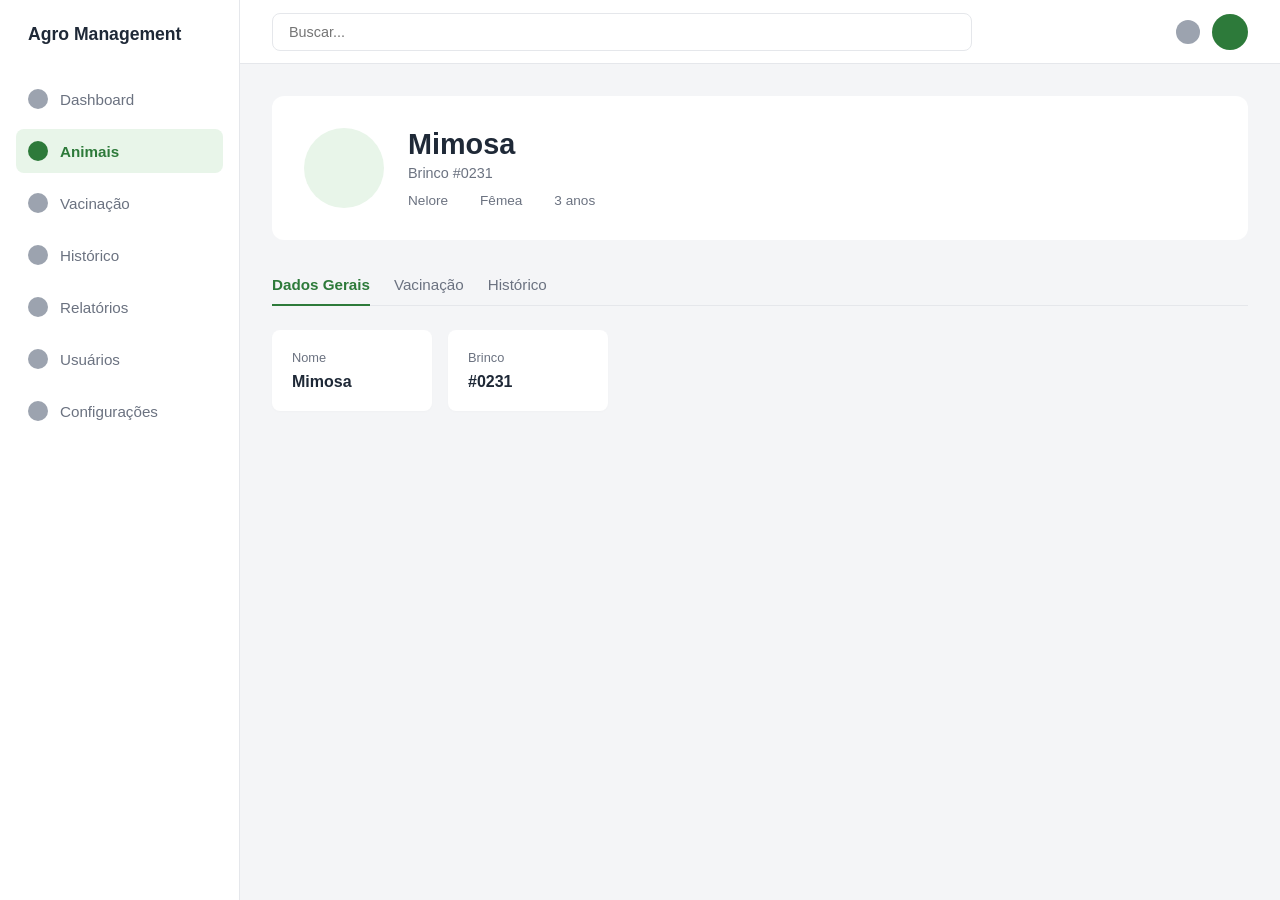
==== src/main/resources/static/animal-details.html @ c486f403 "Criacao do front" ====
<!DOCTYPE html>
<html lang="pt-BR">
<head>
    <meta charset="UTF-8">
    <title>Detalhes do Animal - Agro Management System</title>
    <link rel="stylesheet" href="styles.css">
    <style>
        .animal-header-card {
            background-color: white;
            border-radius: 12px;
            padding: 32px;
            display: flex;
            align-items: center;
            gap: 24px;
            margin-bottom: 24px;
        }
        .animal-avatar-placeholder {
            width: 80px;
            height: 80px;
            border-radius: 50%;
            background-color: #e8f5e9;
        }
        .animal-header-info h2 {
            font-size: 1.8rem;
            margin-bottom: 4px;
        }
        .animal-header-info p {
            color: var(--text-muted);
            font-size: 0.9rem;
            margin-bottom: 12px;
        }
        .animal-meta-inline {
            display: flex;
            gap: 32px;
            color: var(--text-muted);
            font-size: 0.85rem;
        }
        .tab-nav {
            display: flex;
            gap: 24px;
            border-bottom: 1px solid var(--border-color);
            margin-bottom: 24px;
        }
        .tab-item {
            padding: 12px 0;
            color: var(--text-muted);
            font-weight: 500;
            text-decoration: none;
            font-size: 0.95rem;
            position: relative;
        }
        .tab-item.active {
            color: var(--primary);
            font-weight: 600;
        }
        .tab-item.active::after {
            content: '';
            position: absolute;
            bottom: -1px;
            left: 0;
            width: 100%;
            height: 2px;
            background-color: var(--primary);
        }
        .detail-card-grid {
            display: flex;
            gap: 16px;
        }
        .detail-mini-card {
            background-color: white;
            border-radius: 8px;
            padding: 20px;
            width: 160px;
            box-shadow: 0 1px 3px rgba(0,0,0,0.02);
        }
        .detail-mini-card span {
            display: block;
            color: var(--text-muted);
            font-size: 0.8rem;
            margin-bottom: 8px;
        }
        .detail-mini-card strong {
            font-size: 1rem;
        }
    </style>
</head>
<body>

<aside class="sidebar">
    <div class="brand">Agro Management</div>
    <ul class="nav-list">
        <li class="nav-item"><a href="dashboard.html"><span class="icon-dot"></span> Dashboard</a></li>
        <li class="nav-item active"><a href="animals-list.html"><span class="icon-dot"></span> Animais</a></li>
        <li class="nav-item"><a href="#"><span class="icon-dot"></span> Vacinação</a></li>
        <li class="nav-item"><a href="#"><span class="icon-dot"></span> Histórico</a></li>
        <li class="nav-item"><a href="#"><span class="icon-dot"></span> Relatórios</a></li>
        <li class="nav-item"><a href="#"><span class="icon-dot"></span> Usuários</a></li>
        <li class="nav-item"><a href="#"><span class="icon-dot"></span> Configurações</a></li>
    </ul>
</aside>

<main class="main-content">
    <header class="top-bar">
        <div class="search-box">
            <input type="text" placeholder="Buscar...">
        </div>
        <div class="user-profile">
            <div class="status-badge"></div>
            <div class="avatar"></div>
        </div>
    </header>

    <section class="content-body">
        <div class="animal-header-card">
            <div class="animal-avatar-placeholder"></div>
            <div class="animal-header-info">
                <h2>Mimosa</h2>
                <p>Brinco #0231</p>
                <div class="animal-meta-inline">
                    <span>Nelore</span>
                    <span>Fêmea</span>
                    <span>3 anos</span>
                </div>
            </div>
        </div>

        <div class="tab-nav">
            <a href="#" class="tab-item active">Dados Gerais</a>
            <a href="#" class="tab-item">Vacinação</a>
            <a href="#" class="tab-item">Histórico</a>
        </div>

        <div class="detail-card-grid">
            <div class="detail-mini-card">
                <span>Nome</span>
                <strong>Mimosa</strong>
            </div>
            <div class="detail-mini-card">
                <span>Brinco</span>
                <strong>#0231</strong>
            </div>
        </div>
    </section>
</main>

</body>
</html>
---- src/main/resources/static/styles.css ----
/* ==========================================
   VARIÁVEIS E RESET GLOBAL
   ========================================== */
:root {
    --primary: #2d7a3a;
    --primary-hover: #23612e;
    --primary-light: #e8f5e9;
    --bg-body: #f4f5f7;
    --bg-card: #ffffff;
    --text-main: #1f2937;
    --text-muted: #6b7280;
    --border-color: #e5e7eb;
    --sidebar-width: 240px;
}

* {
    box-sizing: border-box;
    margin: 0;
    padding: 0;
    font-family: -apple-system, BlinkMacSystemFont, "Segoe UI", Roboto, Helvetica, Arial, sans-serif;
}

body {
    background-color: var(--bg-body);
    color: var(--text-main);
    display: flex;
    min-height: 100vh;
}

/* ==========================================
   LAYOUT PRINCIPAL & SIDEBAR
   ========================================== */
.sidebar {
    width: var(--sidebar-width);
    background-color: var(--bg-card);
    border-right: 1px solid var(--border-color);
    padding: 24px 16px;
    display: flex;
    flex-direction: column;
    position: fixed;
    height: 100vh;
}

.brand {
    font-size: 1.1rem;
    font-weight: 700;
    color: var(--text-main);
    margin-bottom: 32px;
    padding-left: 12px;
}

.nav-list {
    list-style: none;
    display: flex;
    flex-direction: column;
    gap: 8px;
}

.nav-item a {
    display: flex;
    align-items: center;
    gap: 12px;
    padding: 12px;
    color: var(--text-muted);
    text-decoration: none;
    border-radius: 8px;
    font-size: 0.95rem;
    font-weight: 500;
    transition: all 0.2s ease;
}

.nav-item a:hover {
    background-color: #f9fafb;
    color: var(--text-main);
}

.nav-item.active a {
    background-color: var(--primary-light);
    color: var(--primary);
    font-weight: 600;
}

.nav-item .icon-dot {
    width: 20px;
    height: 20px;
    border-radius: 50%;
    background-color: #9ca3af;
}

.nav-item.active .icon-dot {
    background-color: var(--primary);
}

.main-content {
    margin-left: var(--sidebar-width);
    flex: 1;
    display: flex;
    flex-direction: column;
}

/* ==========================================
   HEADER / BARRA SUPERIOR
   ========================================== */
.top-bar {
    background-color: var(--bg-card);
    height: 64px;
    border-bottom: 1px solid var(--border-color);
    display: flex;
    align-items: center;
    justify-content: space-between;
    padding: 0 32px;
}

.search-box {
    width: 100%;
    max-width: 700px;
}

.search-box input {
    width: 100%;
    padding: 10px 16px;
    border: 1px solid var(--border-color);
    border-radius: 8px;
    outline: none;
    font-size: 0.9rem;
}

.user-profile {
    display: flex;
    align-items: center;
    gap: 12px;
}

.avatar {
    width: 36px;
    height: 36px;
    border-radius: 50%;
    background-color: var(--primary);
}

.status-badge {
    width: 24px;
    height: 24px;
    border-radius: 50%;
    background-color: #9ca3af;
}

/* ==========================================
   CONTEÚDO E COMPONENTES GERAIS
   ========================================== */
.content-body {
    padding: 32px;
}

.page-title {
    font-size: 1.8rem;
    font-weight: 700;
    margin-bottom: 24px;
}

.header-actions {
    display: flex;
    justify-content: space-between;
    align-items: center;
    margin-bottom: 24px;
}

/* BOTOES */
.btn-primary {
    background-color: var(--primary);
    color: white;
    padding: 10px 20px;
    border-radius: 8px;
    border: none;
    font-weight: 600;
    cursor: pointer;
    text-decoration: none;
    display: inline-flex;
    align-items: center;
    gap: 8px;
}

.btn-primary:hover {
    background-color: var(--primary-hover);
}

.btn-secondary {
    background-color: transparent;
    border: 1px solid var(--border-color);
    color: var(--text-main);
    padding: 10px 20px;
    border-radius: 8px;
    font-weight: 600;
    cursor: pointer;
}

/* DASHBOARD CARDS */
.metrics-grid {
    display: grid;
    grid-template-columns: repeat(4, 1fr);
    gap: 20px;
    margin-bottom: 32px;
}

.metric-card {
    background-color: var(--bg-card);
    padding: 20px;
    border-radius: 12px;
    box-shadow: 0 1px 3px rgba(0,0,0,0.05);
    display: flex;
    flex-direction: column;
    gap: 12px;
}

.metric-header {
    display: flex;
    align-items: center;
    gap: 10px;
    color: var(--text-main);
    font-size: 0.9rem;
    font-weight: 500;
}

.indicator-dot {
    width: 16px;
    height: 16px;
    border-radius: 50%;
}

.dot-green { background-color: #d1fae5; }
.dot-yellow { background-color: #fef3c7; }
.dot-red { background-color: #fee2e2; }

.metric-value {
    font-size: 2.2rem;
    font-weight: 700;
}

/* TABELAS */
.table-container {
    background-color: var(--bg-card);
    border-radius: 12px;
    border: 1px solid var(--border-color);
    overflow: hidden;
}

.custom-table {
    width: 100%;
    border-collapse: collapse;
    text-align: left;
}

.custom-table th {
    background-color: #f9fafb;
    padding: 16px;
    font-size: 0.85rem;
    color: var(--text-muted);
    font-weight: 500;
    border-bottom: 1px solid var(--border-color);
}

.custom-table td {
    padding: 18px 16px;
    border-bottom: 1px solid var(--border-color);
    font-size: 0.9rem;
}

.custom-table tr:last-child td {
    border-bottom: none;
}

/* FORMULÁRIOS */
.form-card {
    background-color: var(--bg-card);
    border-radius: 12px;
    padding: 32px;
    max-width: 900px;
}

.form-grid {
    display: grid;
    grid-template-columns: repeat(2, 1fr);
    gap: 24px;
    margin-top: 24px;
}

.form-group {
    display: flex;
    flex-direction: column;
    gap: 8px;
}

.form-group label {
    font-size: 0.9rem;
    font-weight: 600;
}

.form-control {
    padding: 12px;
    border: 1px solid var(--border-color);
    border-radius: 8px;
    outline: none;
    font-size: 0.9rem;
}

.form-actions {
    display: flex;
    justify-content: flex-end;
    gap: 12px;
    margin-top: 32px;
}
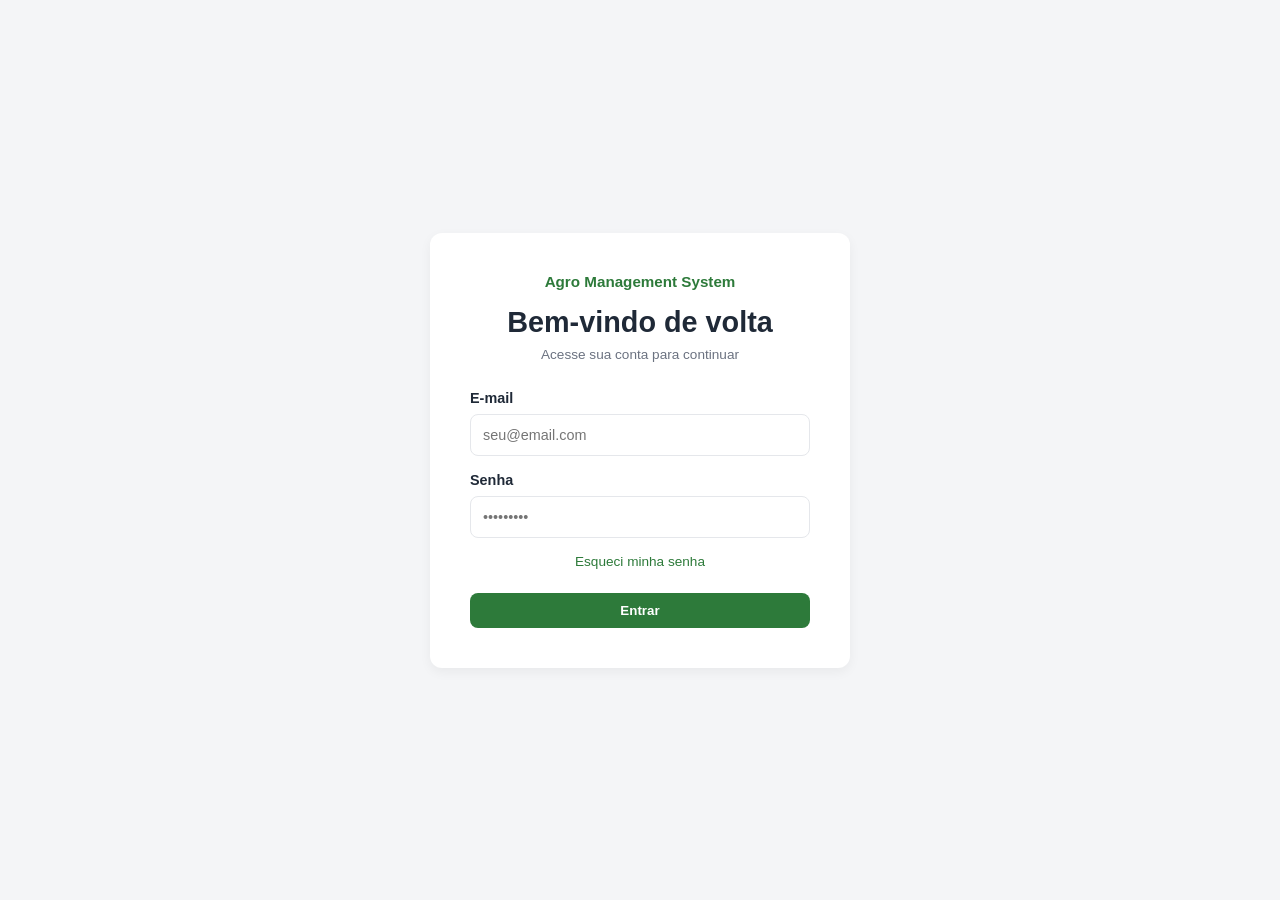
==== commit 5a30fdeb: "Termino do front para Sprint 2" ====
--- a/src/main/resources/static/animal-details.html
+++ b/src/main/resources/static/animal-details.html
@@ -12,29 +12,36 @@
             display: flex;
             align-items: center;
             gap: 24px;
-            margin-bottom: 24px;
+            margin-bottom: 28px;
+            box-shadow: 0 1px 3px rgba(0,0,0,0.02);
         }
         .animal-avatar-placeholder {
             width: 80px;
             height: 80px;
             border-radius: 50%;
             background-color: #e8f5e9;
+            flex-shrink: 0;
         }
         .animal-header-info h2 {
-            font-size: 1.8rem;
+            font-size: 2rem;
+            font-weight: 700;
             margin-bottom: 4px;
-        }
-        .animal-header-info p {
-            color: var(--text-muted);
-            font-size: 0.9rem;
-            margin-bottom: 12px;
+            color: var(--text-main);
+        }
+        .animal-header-info .earring-tag {
+            color: var(--text-muted);
+            font-size: 0.95rem;
+            margin-bottom: 16px;
+            font-weight: 500;
         }
         .animal-meta-inline {
             display: flex;
-            gap: 32px;
-            color: var(--text-muted);
-            font-size: 0.85rem;
-        }
+            gap: 40px;
+            color: var(--text-muted);
+            font-size: 0.9rem;
+        }
+
+        /* NAVEGAÇÃO DE ABAS */
         .tab-nav {
             display: flex;
             gap: 24px;
@@ -48,6 +55,7 @@
             text-decoration: none;
             font-size: 0.95rem;
             position: relative;
+            cursor: pointer;
         }
         .tab-item.active {
             color: var(--primary);
@@ -62,15 +70,17 @@
             height: 2px;
             background-color: var(--primary);
         }
+
+        /* GRID DE MINI-CARDS CONFORME A IMAGEM */
         .detail-card-grid {
-            display: flex;
+            display: grid;
+            grid-template-columns: repeat(2, 160px);
             gap: 16px;
         }
         .detail-mini-card {
             background-color: white;
             border-radius: 8px;
-            padding: 20px;
-            width: 160px;
+            padding: 18px 20px;
             box-shadow: 0 1px 3px rgba(0,0,0,0.02);
         }
         .detail-mini-card span {
@@ -80,7 +90,9 @@
             margin-bottom: 8px;
         }
         .detail-mini-card strong {
-            font-size: 1rem;
+            font-size: 0.95rem;
+            color: var(--text-main);
+            font-weight: 600;
         }
     </style>
 </head>
@@ -92,10 +104,11 @@
         <li class="nav-item"><a href="dashboard.html"><span class="icon-dot"></span> Dashboard</a></li>
         <li class="nav-item active"><a href="animals-list.html"><span class="icon-dot"></span> Animais</a></li>
         <li class="nav-item"><a href="#"><span class="icon-dot"></span> Vacinação</a></li>
-        <li class="nav-item"><a href="#"><span class="icon-dot"></span> Histórico</a></li>
+        <li class="nav-item" id="nav-historico"><a href="historico.html"><span class="icon-dot"></span> Histórico</a></li>
         <li class="nav-item"><a href="#"><span class="icon-dot"></span> Relatórios</a></li>
-        <li class="nav-item"><a href="#"><span class="icon-dot"></span> Usuários</a></li>
+        <li class="nav-item" id="nav-usuarios"><a href="cadastro-usuario.html"><span class="icon-dot"></span> Usuários</a></li>
         <li class="nav-item"><a href="#"><span class="icon-dot"></span> Configurações</a></li>
+        <li class="nav-item" style="margin-top: auto;"><a href="#" onclick="logout()"><span class="icon-dot"></span> Sair</a></li>
     </ul>
 </aside>
 
@@ -114,12 +127,12 @@
         <div class="animal-header-card">
             <div class="animal-avatar-placeholder"></div>
             <div class="animal-header-info">
-                <h2>Mimosa</h2>
-                <p>Brinco #0231</p>
+                <h2 id="animal-name-header">--</h2>
+                <div class="earring-tag" id="animal-earring-header">Brinco --</div>
                 <div class="animal-meta-inline">
-                    <span>Nelore</span>
-                    <span>Fêmea</span>
-                    <span>3 anos</span>
+                    <span id="meta-race">--</span>
+                    <span id="meta-sex">--</span>
+                    <span id="meta-age">--</span>
                 </div>
             </div>
         </div>
@@ -133,15 +146,128 @@
         <div class="detail-card-grid">
             <div class="detail-mini-card">
                 <span>Nome</span>
-                <strong>Mimosa</strong>
-            </div>
+                <strong id="card-name">--</strong>
+            </div>
+
             <div class="detail-mini-card">
                 <span>Brinco</span>
-                <strong>#0231</strong>
+                <strong id="card-earring">--</strong>
+            </div>
+
+            <div class="detail-mini-card">
+                <span>Sexo</span>
+                <strong id="card-sex">--</strong>
+            </div>
+
+            <div class="detail-mini-card">
+                <span>Raça</span>
+                <strong id="card-race">--</strong>
+            </div>
+
+            <div class="detail-mini-card">
+                <span>Peso</span>
+                <strong id="card-weight">--</strong>
+            </div>
+
+            <div class="detail-mini-card">
+                <span>Data</span>
+                <strong id="card-date">--</strong>
             </div>
         </div>
     </section>
 </main>
 
+<script>
+    document.addEventListener('DOMContentLoaded', () => {
+        const token = localStorage.getItem('token');
+        const userRole = localStorage.getItem('role');
+
+        if (!token) {
+            window.location.href = 'index.html';
+            return;
+        }
+
+        if (userRole !== 'GESTOR' && userRole !== 'ROLE_ADMIN') {
+            const histTab = document.getElementById('nav-historico');
+            const userTab = document.getElementById('nav-usuarios');
+            if (histTab) histTab.style.display = 'none';
+            if (userTab) userTab.style.display = 'none';
+        }
+
+        loadAnimalDetails();
+    });
+
+    async function loadAnimalDetails() {
+        const token = localStorage.getItem('token');
+        const urlParams = new URLSearchParams(window.location.search);
+        const animalId = urlParams.get('id') || '1';
+
+        try {
+            const response = await fetch('/animals/' + animalId, {
+                headers: { 'Authorization': 'Bearer ' + token }
+            });
+
+            if (response.ok) {
+                const animal = await response.json();
+                populateDetails(animal);
+            } else {
+                fallbackAnimalDetails(animalId);
+            }
+        } catch (error) {
+            fallbackAnimalDetails(animalId);
+        }
+    }
+
+    function populateDetails(animal) {
+        document.getElementById('animal-name-header').innerText = animal.name || 'Mimosa';
+        document.getElementById('animal-earring-header').innerText = 'Brinco ' + (animal.earring || '#0231');
+        document.getElementById('meta-race').innerText = animal.race || 'Nelore';
+        document.getElementById('meta-sex').innerText = animal.sex || 'Fêmea';
+        document.getElementById('meta-age').innerText = calculateAge(animal.bornIn);
+
+        document.getElementById('card-name').innerText = animal.name || 'Mimosa';
+        document.getElementById('card-earring').innerText = animal.earring || '#0231';
+        document.getElementById('card-sex').innerText = animal.sex || 'Fêmea';
+        document.getElementById('card-race').innerText = animal.race || 'Nelore';
+        document.getElementById('card-weight').innerText = animal.weight ? animal.weight + ' kg' : '480 kg';
+        document.getElementById('card-date').innerText = formatDate(animal.bornIn) || '12/03/2022';
+    }
+
+    function fallbackAnimalDetails(id) {
+        const mockData = {
+            '1': { name: 'Mimosa', earring: '#0231', sex: 'Fêmea', race: 'Nelore', weight: 480, bornIn: '2022-03-12' },
+            '2': { name: 'Afrodit', earring: '#0398', sex: 'Fêmea', race: 'Holandesa', weight: 480, bornIn: '2020-03-15' },
+            '3': { name: 'Thor', earring: '#0567', sex: 'Macho', race: 'Angus', weight: 480, bornIn: '2024-06-30' },
+            '4': { name: 'Jao', earring: '#0898', sex: 'Macho', race: 'Nelore', weight: 480, bornIn: '2023-03-06' },
+            '5': { name: 'Amora', earring: '#0911', sex: 'Fêmea', race: 'Nelore', weight: 480, bornIn: '2022-05-10' },
+            '6': { name: 'Froid', earring: '#0999', sex: 'Macho', race: 'Senepol', weight: 480, bornIn: '2019-03-11' }
+        };
+
+        const animal = mockData[id] || mockData['1'];
+        populateDetails(animal);
+    }
+
+    function calculateAge(dateStr) {
+        if (!dateStr) return '3 anos';
+        const birthDate = new Date(dateStr);
+        const ageDifMs = Date.now() - birthDate.getTime();
+        const ageDate = new Date(ageDifMs);
+        const years = Math.abs(ageDate.getUTCFullYear() - 1970);
+        return years + (years === 1 ? ' ano' : ' anos');
+    }
+
+    function formatDate(dateStr) {
+        if (!dateStr) return '12/03/2022';
+        const parts = dateStr.split('-');
+        if (parts.length === 3) return `${parts[2]}/${parts[1]}/${parts[0]}`;
+        return dateStr;
+    }
+
+    function logout() {
+        localStorage.clear();
+        window.location.href = 'index.html';
+    }
+</script>
+
 </body>
 </html>
